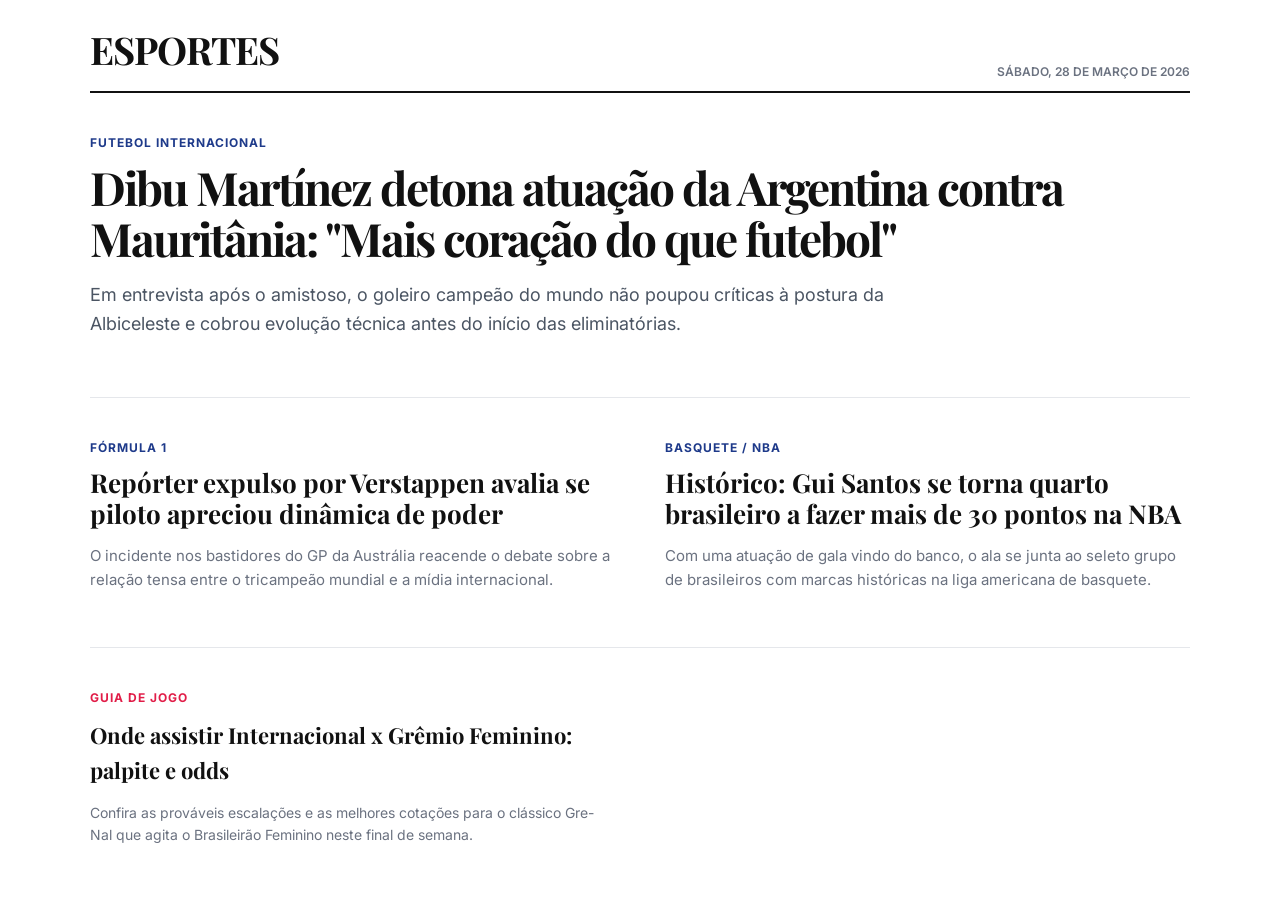
==== esportes.html @ 3f7dce67 "alterei de novo" ====
<!DOCTYPE html>
<html lang="pt-br">
<head>
    <meta charset="UTF-8">
    <meta name="viewport" content="width=device-width, initial-scale=1.0">
    <title>Esportes | Ponto de Vista</title>
    <link href="https://fonts.googleapis.com/css2?family=Inter:wght@400;500;600;700&family=Playfair+Display:wght@700;800;900&display=swap" rel="stylesheet">
    <style>
        /* Configurações Base */
        body { font-family: 'Inter', sans-serif; background: #FFFFFF; color: #111111; margin: 0; padding: 0; line-height: 1.6; }
        .container { max-width: 1100px; margin: 0 auto; padding: 20px; }
        
        /* Cabeçalho da Editoria */
        .section-header { border-bottom: 2px solid #111111; margin-bottom: 40px; padding-bottom: 10px; display: flex; justify-content: space-between; align-items: flex-end; }
        .section-header h1 { font-family: 'Playfair Display', serif; font-size: 38px; margin: 0; text-transform: uppercase; letter-spacing: -1px; }
        .date { font-size: 12px; color: #6B7280; text-transform: uppercase; font-weight: 600; }

        /* Tags e Tipografia */
        .tag { color: #1E3A8A; font-weight: 700; font-size: 12px; text-transform: uppercase; letter-spacing: 1px; margin-bottom: 10px; display: block; }
        .urgente { color: #E11D48; }
        h2, h3 { font-family: 'Playfair Display', serif; color: #111111; margin: 0; cursor: pointer; transition: color 0.2s; }
        h2:hover, h3:hover { color: #1E3A8A; }

        /* Manchete Principal (Dibu Martínez) */
        .main-feature { border-bottom: 1px solid #E5E7EB; padding-bottom: 40px; margin-bottom: 40px; }
        .main-feature h2 { font-size: 46px; line-height: 1.1; letter-spacing: -2px; margin-bottom: 15px; }
        .main-feature p { font-size: 18px; color: #4B5563; max-width: 850px; }

        /* Grid de Notícias Secundárias */
        .news-grid { display: grid; grid-template-columns: 1fr 1fr; gap: 50px; border-bottom: 1px solid #E5E7EB; padding-bottom: 40px; }
        .side-story h3 { font-size: 26px; line-height: 1.2; margin-bottom: 12px; }
        .side-story p { font-size: 15px; color: #6B7280; }

        /* Seção de Utilidade (Palpites/NBA) */
        .bottom-row { display: grid; grid-template-columns: 1fr 1fr; gap: 50px; padding-top: 40px; }
        .mini-card { display: flex; flex-direction: column; }
        .mini-card h3 { font-size: 22px; }
    </style>
</head>
<body>

<div class="container">
    <header class="section-header">
        <h1>Esportes</h1>
        <span class="date">Sábado, 28 de Março de 2026</span>
    </header>

    <article class="main-feature">
        <span class="tag">Futebol Internacional</span>
        <h2>Dibu Martínez detona atuação da Argentina contra Mauritânia: "Mais coração do que futebol"</h2>
        <p>Em entrevista após o amistoso, o goleiro campeão do mundo não poupou críticas à postura da Albiceleste e cobrou evolução técnica antes do início das eliminatórias.</p>
    </article>

    <section class="news-grid">
        <div class="side-story">
            <span class="tag">Fórmula 1</span>
            <h3>Repórter expulso por Verstappen avalia se piloto apreciou dinâmica de poder</h3>
            <p>O incidente nos bastidores do GP da Austrália reacende o debate sobre a relação tensa entre o tricampeão mundial e a mídia internacional.</p>
        </div>

        <div class="side-story">
            <span class="tag">Basquete / NBA</span>
            <h3>Histórico: Gui Santos se torna quarto brasileiro a fazer mais de 30 pontos na NBA</h3>
            <p>Com uma atuação de gala vindo do banco, o ala se junta ao seleto grupo de brasileiros com marcas históricas na liga americana de basquete.</p>
        </div>
    </section>

    <section class="bottom-row">
        <div class="mini-card">
            <span class="tag urgente">Guia de Jogo</span>
            <h3>Onde assistir Internacional x Grêmio Feminino: palpite e odds</h3>
            <p style="font-size: 14px; color: #6B7280;">Confira as prováveis escalações e as melhores cotações para o clássico Gre-Nal que agita o Brasileirão Feminino neste final de semana.</p>
        </div>
    </section>
</div>

</body>
</html>
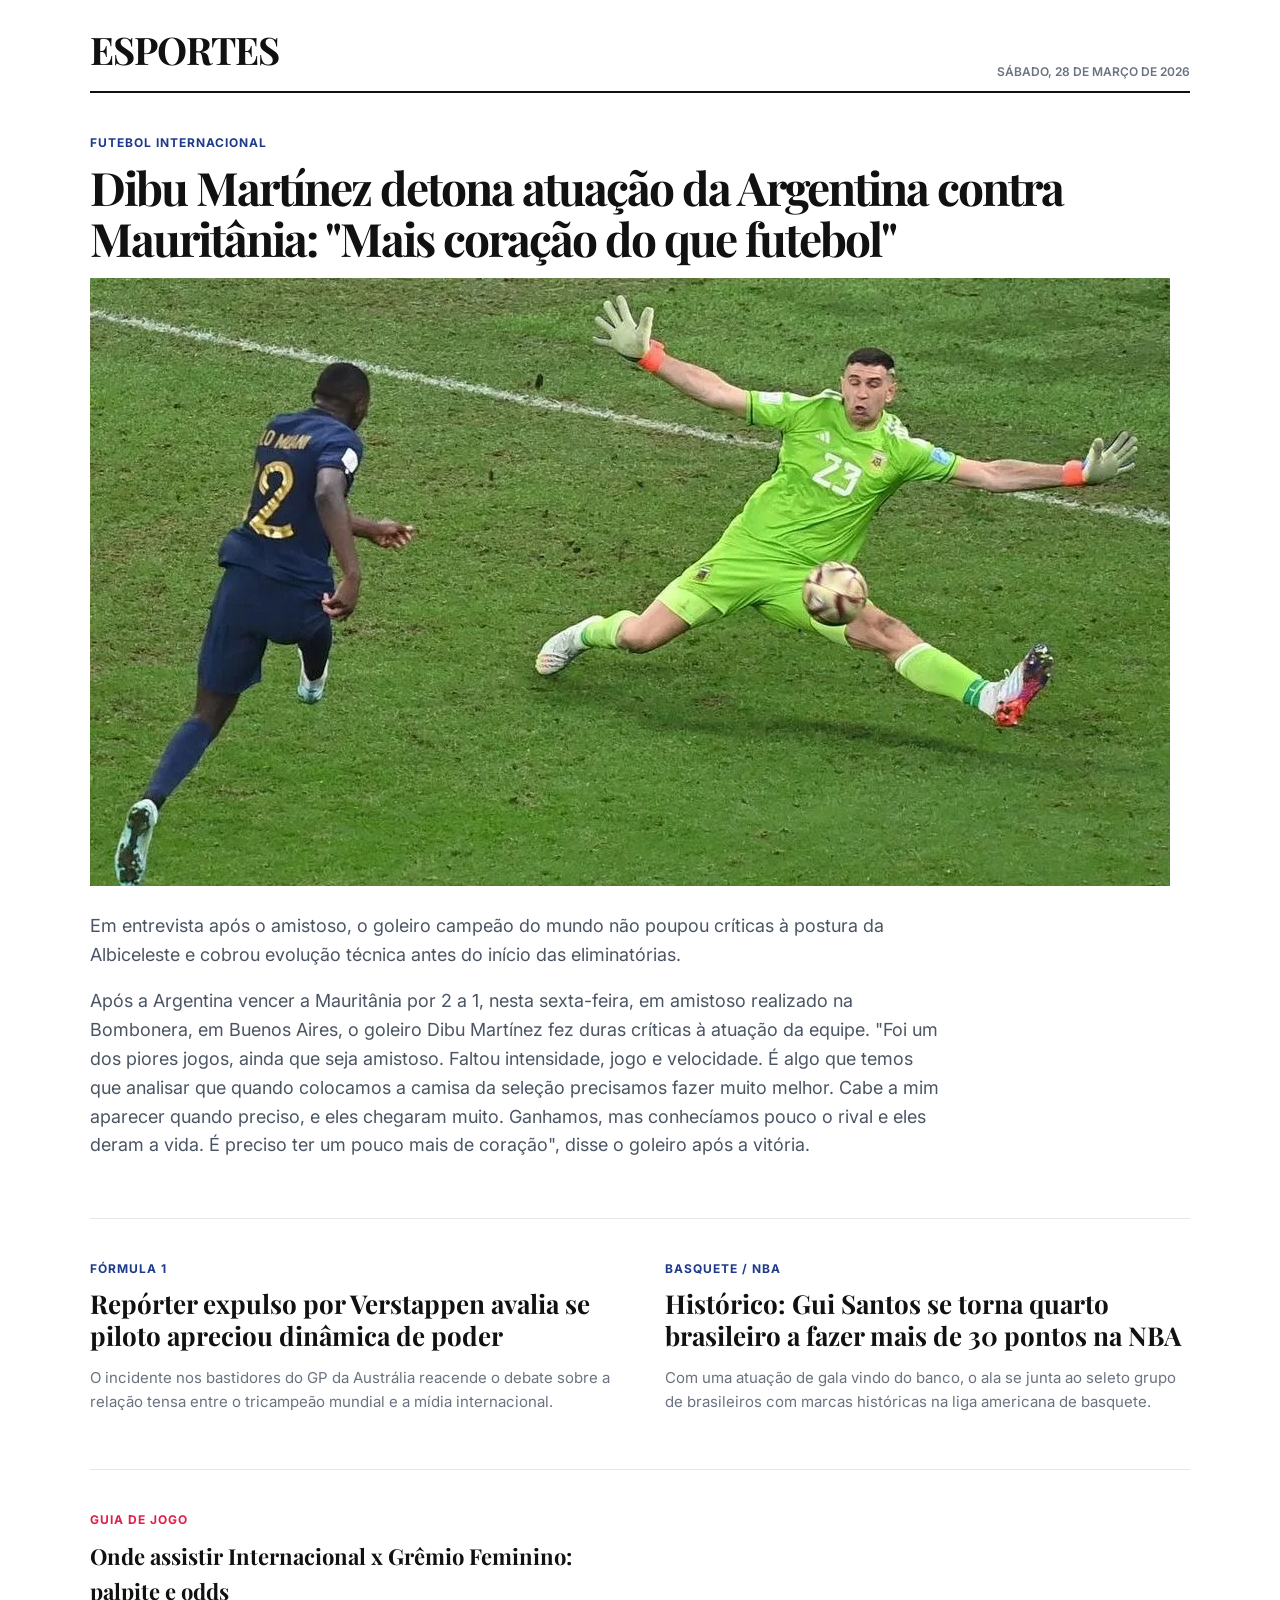
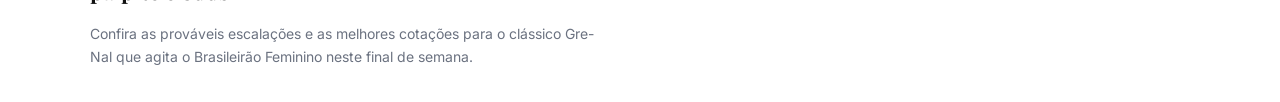
==== commit 1612988c: "Adiciona imagens em notícias." ====
--- a/esportes.html
+++ b/esportes.html
@@ -48,7 +48,12 @@
     <article class="main-feature">
         <span class="tag">Futebol Internacional</span>
         <h2>Dibu Martínez detona atuação da Argentina contra Mauritânia: "Mais coração do que futebol"</h2>
+        <img src="assets/dibu-martinez.jpg" alt="Dibu Martínez">
+
         <p>Em entrevista após o amistoso, o goleiro campeão do mundo não poupou críticas à postura da Albiceleste e cobrou evolução técnica antes do início das eliminatórias.</p>
+        <p>Após a Argentina vencer a Mauritânia por 2 a 1, nesta sexta-feira, em amistoso realizado na Bombonera, em Buenos Aires, o goleiro Dibu Martínez fez duras críticas à atuação da equipe.
+        "Foi um dos piores jogos, ainda que seja amistoso. Faltou intensidade, jogo e velocidade. É algo que temos que analisar que quando colocamos a camisa da seleção precisamos fazer muito melhor. Cabe a mim aparecer quando preciso, e eles chegaram muito. Ganhamos, mas conhecíamos pouco o rival e eles deram a vida. É preciso ter um pouco mais de coração", disse o goleiro após a vitória.
+        </p>
     </article>
 
     <section class="news-grid">
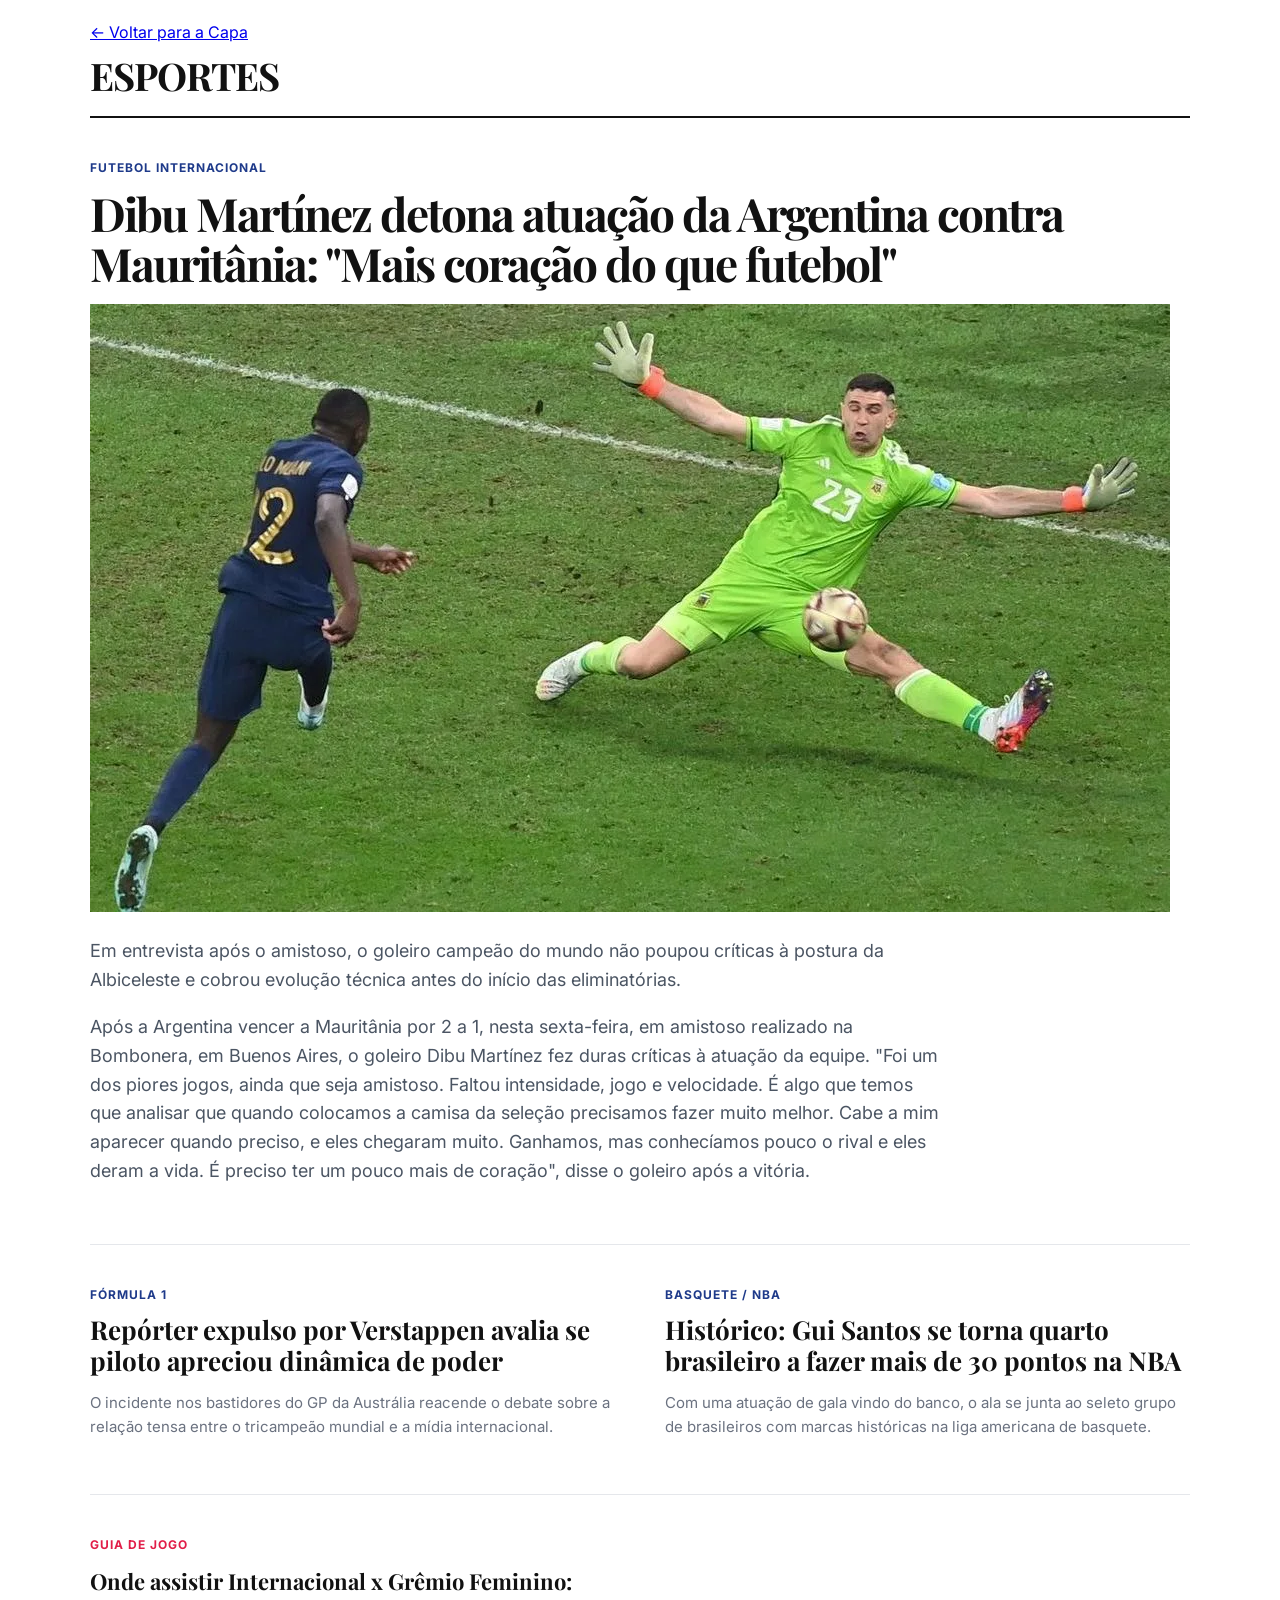
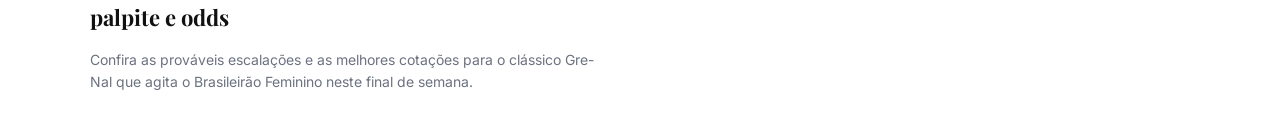
==== commit fc30d1ad: "fiz o retorno pra tela principal" ====
--- a/esportes.html
+++ b/esportes.html
@@ -40,9 +40,10 @@
 <body>
 
 <div class="container">
+    <a href="index.html" class="btn-voltar">← Voltar para a Capa</a>
+    
     <header class="section-header">
-        <h1>Esportes</h1>
-        <span class="date">Sábado, 28 de Março de 2026</span>
+        <h1>ESPORTES</h1>
     </header>
 
     <article class="main-feature">
